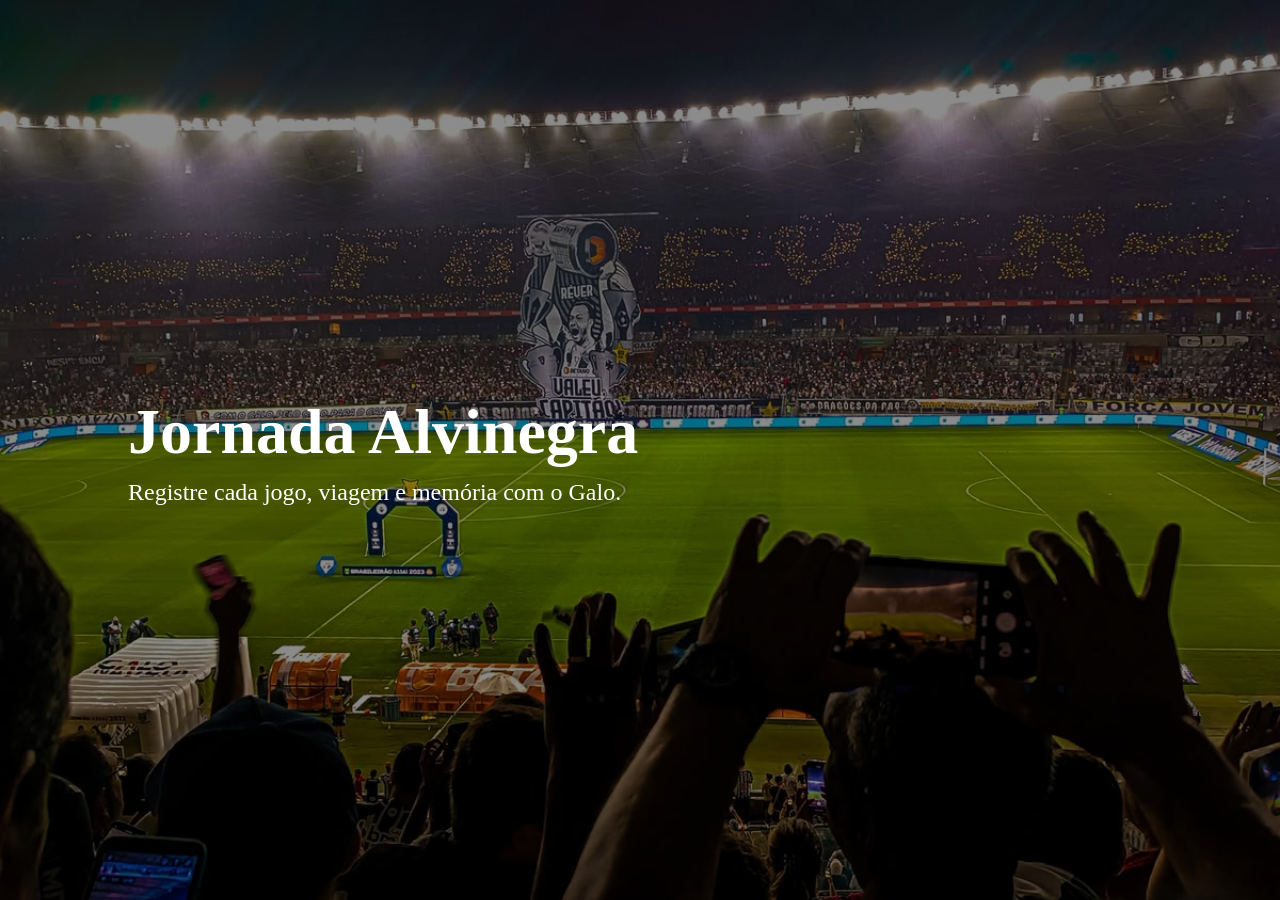
==== public/index.html @ 0098a722 "Iniciando Projeto" ====
<!DOCTYPE html>
<html lang="en">
<head>
    <meta charset="UTF-8">
    <meta name="viewport" content="width=device-width, initial-scale=1.0">
    <link rel="stylesheet" href="./assets/styles/main.css">
    <title>Document</title>
</head>
<body>
    <section class="hero">
    <div class="overlay">
        <h1>Jornada Alvinegra</h1>
        <p>Registre cada jogo, viagem e memória com o Galo.</p>
    </div>
</section>
</body>
</html>
---- public/assets/styles/main.css ----
*{
    margin:0;
    padding:0;
    box-sizing:border-box;
}

.hero{
    width:100%;
    height:100vh; /* ocupa a tela inteira */
    
    background-image: url('../images/94425d34-3d62-42cb-86b3-43a939398475.jpg');
    background-size: cover;
    background-position: center;
    background-repeat: no-repeat;
    background-position:  50% 55%;  

    position: relative;
}

.overlay{
    position:absolute;
    inset:0;
    
    background:rgba(0,0,0,.45);

    display:flex;
    flex-direction:column;
    justify-content:center;
    padding-left:10%;
}

.overlay h1{
    color:white;
    font-size:4rem;
}

.overlay p{
    color:white;
    font-size:1.5rem;
    margin-top:10px;
}
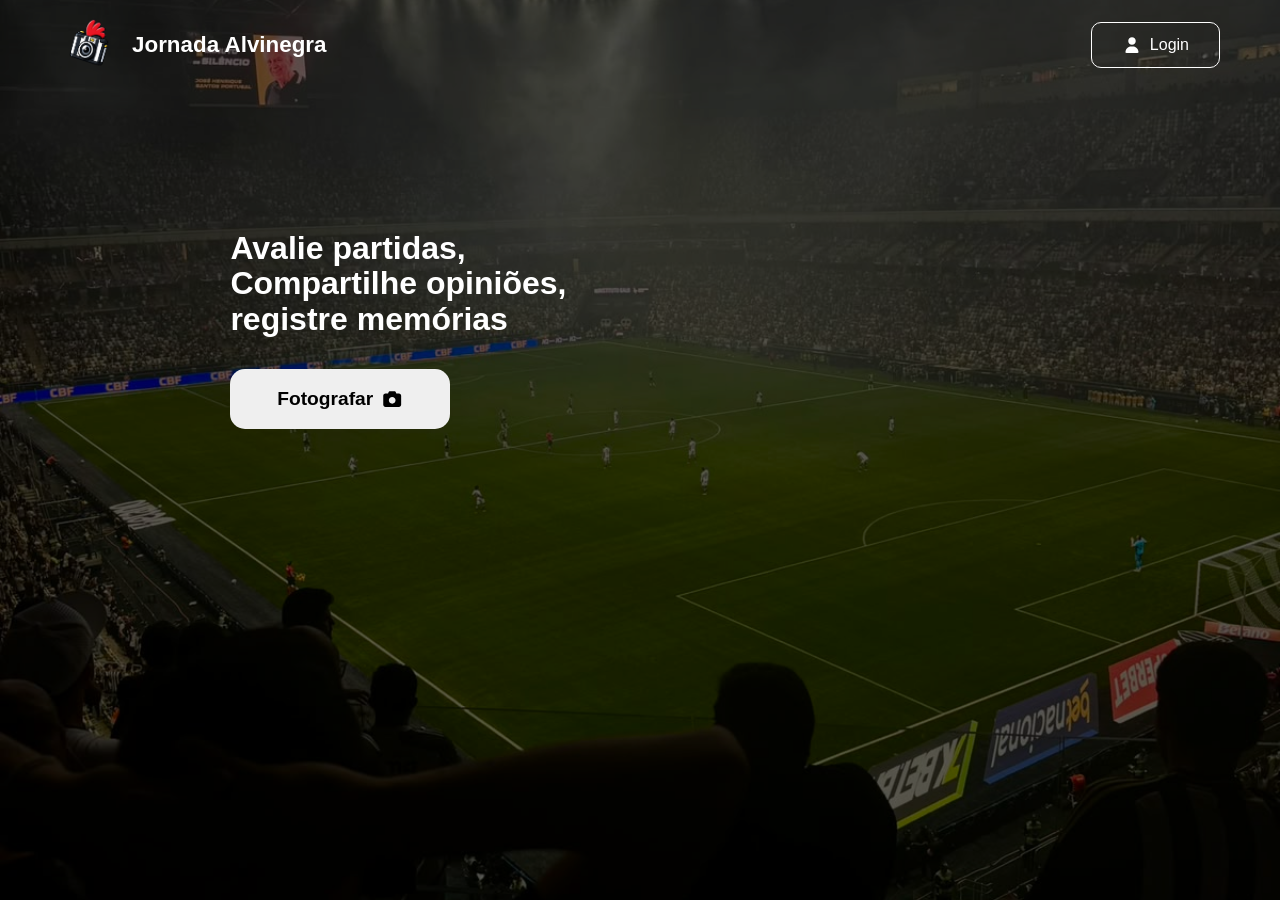
==== commit 01a72385: "Iniciando Projeto" ====
--- a/public/index.html
+++ b/public/index.html
@@ -1,17 +1,54 @@
 <!DOCTYPE html>
-<html lang="en">
+<html lang="pt-BR">
 <head>
     <meta charset="UTF-8">
     <meta name="viewport" content="width=device-width, initial-scale=1.0">
     <link rel="stylesheet" href="./assets/styles/main.css">
-    <title>Document</title>
+    <title>Jornada Alvinegra</title>
 </head>
 <body>
+
+   <nav class="cabecalho">
+
+    <div class="logo-area">
+        <img id="img-logo" src="./assets/images/logo.png" alt="Logo">
+        <span class="nome-site"><span class="destaqueC">Jornada</span> Alvinegra</span>
+    </div>
+
+
+        <a href="login.html"><button class="btn-login">
+            <svg xmlns="http://www.w3.org/2000/svg" viewBox="0 0 640 640">
+                <path d="M320 312C386.3 312 440 258.3 440 192C440 125.7 386.3 72 320 72C253.7 72 200 125.7 200 192C200 258.3 253.7 
+                312 320 312zM290.3 368C191.8 368 112 447.8 112 546.3C112 562.7 125.3 576 141.7 576L498.3 576C514.7 576 528 562.7 528 
+                546.3C528 447.8 448.2 368 349.7 368L290.3 368z"/>
+            </svg>
+            Login
+        </button> </a>
+    
+
+</nav>
+
     <section class="hero">
-    <div class="overlay">
-        <h1>Jornada Alvinegra</h1>
-        <p>Registre cada jogo, viagem e memória com o Galo.</p>
-    </div>
-</section>
+
+        <div class="overlay"></div>
+
+        <div class="hero-content">
+
+            <h1 class="descricao">
+                <span>Avalie partidas,</span><br>
+                <span >Compartilhe opiniões, </span><br>
+                <span>registre memórias</span>
+                
+            </h1>
+
+            <button class="btn-explorar">
+                Fotografar <svg xmlns="http://www.w3.org/2000/svg" viewBox="0 0 640 640"><!--!Font Awesome Free v7.2.0 by @fontawesome - https://fontawesome.com License - https://fontawesome.com/license/free Copyright 2026 Fonticons, Inc.--><path d="M213.1 128.8L202.7 160L128 160C92.7 160 64 188.7 64 224L64 480C64 515.3 92.7 544 128 544L512 544C547.3 544 576 515.3 576 480L576 224C576 188.7 547.3 160 512 160L437.3 160L426.9 128.8C420.4 109.2 402.1 96 381.4 96L258.6 96C237.9 96 219.6 109.2 213.1 128.8zM320 256C373 256 416 299 416 352C416 405 373 448 320 448C267 448 224 405 224 352C224 299 267 256 320 256z"/></svg>
+            </button>
+
+        </div>
+
+    </section>
+
+
 </body>
 </html>
--- a/public/assets/styles/main.css
+++ b/public/assets/styles/main.css
@@ -4,38 +4,152 @@
     box-sizing:border-box;
 }
 
+body{
+    font-family:Arial, Helvetica, sans-serif;
+}
+
+/* HERO */
+
 .hero{
+    position:relative;
+
     width:100%;
-    height:100vh; /* ocupa a tela inteira */
-    
-    background-image: url('../images/94425d34-3d62-42cb-86b3-43a939398475.jpg');
-    background-size: cover;
-    background-position: center;
-    background-repeat: no-repeat;
-    background-position:  50% 55%;  
+    height:100vh;
 
-    position: relative;
+    background-image:url("../images/fundo.jpg");
+    background-size:cover;
+    background-position:center;
 }
+
+/* ESCURECE A IMAGEM */
 
 .overlay{
     position:absolute;
     inset:0;
-    
-    background:rgba(0,0,0,.45);
+    background:rgba(0,0,0,.55);
+}
+
+/* NAVBAR */
+
+.cabecalho{
+    position:absolute;
+
+    top:0;
+    left:0;
+
+    width:100%;
+    height:90px;
+
+    padding:0 60px;
+
+    display:flex;
+    justify-content:space-between;
+    align-items:center;
+
+    z-index:10;
+}
+
+.logo-area{
+    display: flex;
+    align-items: center;
+    gap: 12px;
+}
+
+.nome-site{
+    font-size: 1.4rem;
+    font-weight: 700;
+    color: white; /* ou a cor que desejar */
+}
+
+#img-logo{
+    width: 60px;
+    height: 60px;
+    object-fit: contain;
+}
+
+/* BOTÃO LOGIN */
+
+.btn-login{
+    background: transparent;
+    color: white;
+
+    border: 1px solid white;
+    border-radius: 10px;
+
+    padding: 12px 30px;
+
+    cursor: pointer;
+    font-size: 16px;
+
+    display: flex;
+    align-items: center;
+    justify-content: center;
+    gap: 8px;
+}
+
+.btn-login svg{
+    width: 20px;
+    height: 20px;
+    fill: white;
+}
+
+/* CONTEÚDO */
+
+.hero-content{
+    position:relative;
+    z-index:2;
+
+    height:100%;
 
     display:flex;
     flex-direction:column;
     justify-content:center;
-    padding-left:10%;
+
+    padding-left:18%;
 }
 
-.overlay h1{
+.descricao{
     color:white;
-    font-size:4rem;
+    font-size:2rem;
+    line-height:1.1;
+    font-weight:700;
+    margin-bottom:17rem;
+    
 }
 
-.overlay p{
-    color:white;
-    font-size:1.5rem;
-    margin-top:10px;
+.destaque{
+    color:#0f0f0f;
+}
+.destaqueV{
+    color: rgb(177, 13, 13);
+}
+/* BOTÃO EXPLORAR */
+
+.btn-explorar{
+    width: 220px;
+    height: 60px;
+
+    border: none;
+    border-radius: 15px;
+
+    font-size: 1.2rem;
+    font-weight: bold;
+    cursor: pointer;
+
+    position: relative;
+    bottom: 15rem;
+
+    display: flex;
+    align-items: center;
+    justify-content: center;
+    gap: 8px;
+}
+
+.btn-explorar svg{
+    width: 1.4rem;
+    height: 1.4rem;
+}
+a{
+    text-decoration: none;
+    text-transform: none;
 }
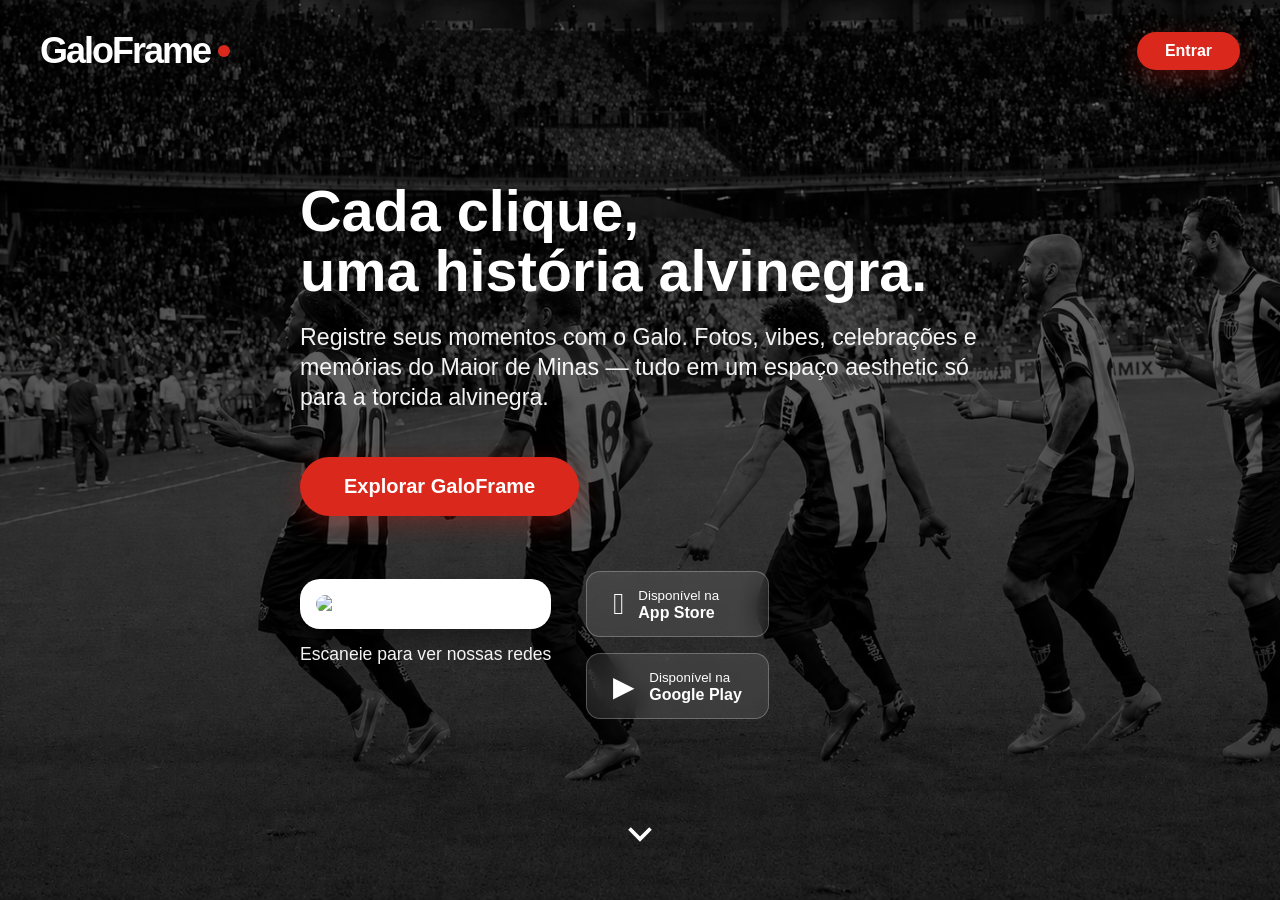
==== commit 7b7ef585: "Tela Dashboard" ====
--- a/public/index.html
+++ b/public/index.html
@@ -1,54 +1,70 @@
 <!DOCTYPE html>
-<html lang="pt-BR">
+<html lang="pt">
 <head>
-    <meta charset="UTF-8">
-    <meta name="viewport" content="width=device-width, initial-scale=1.0">
-    <link rel="stylesheet" href="./assets/styles/main.css">
-    <title>Jornada Alvinegra</title>
+  <meta charset="UTF-8">
+  <meta name="viewport" content="width=device-width, initial-scale=1.0">
+  <link rel="stylesheet" href="./assets/styles/main.css">
+  <title>GaloFrame — Cada clique, uma história alvinegra</title>
+  <style>
+    
+  </style>
 </head>
 <body>
 
-   <nav class="cabecalho">
+  <section class="hero">
+    <header>
+      <div class="logo">
+        GaloFrame
+        <div class="logo-dot"></div>
+      </div>
+      <button class="cta-button" style="padding: 10px 28px; font-size: 1rem;">Entrar</button>
+    </header>
 
-    <div class="logo-area">
-        <img id="img-logo" src="./assets/images/logo.png" alt="Logo">
-        <span class="nome-site"><span class="destaqueC">Jornada</span> Alvinegra</span>
+    <div class="container">
+      <div class="hero-content">
+        <h1>Cada clique,<br>uma história alvinegra.</h1>
+        <p>Registre seus momentos com o Galo. Fotos, vibes, celebrações e memórias do Maior de Minas — tudo em um espaço aesthetic só para a torcida alvinegra.</p>
+
+        <button class="cta-button">
+          Explorar GaloFrame
+        </button>
+
+        <div class="qr-section">
+          <div>
+            <div class="qr-box">
+              <img src="https://api.qrserver.com/v1/create-qr-code/?size=220x220&data=https://instagram.com/gusttaftn" 
+                   alt="QR Code" class="qr-code">
+            </div>
+            <p style="margin-top: 14px; font-size: 1.1rem;">Escaneie para ver nossas redes</p>
+          </div>
+
+          <div class="app-stores">
+            <a href="#" class="store-btn">
+              <span style="font-size: 30px;"></span>
+              <div>
+                <small>Disponível na</small><br>
+                <strong>App Store</strong>
+              </div>
+            </a>
+            <a href="#" class="store-btn">
+              <span style="font-size: 28px;">▶</span>
+              <div>
+                <small>Disponível na</small><br>
+                <strong>Google Play</strong>
+              </div>
+            </a>
+          </div>
+        </div>
+      </div>
     </div>
 
+    <div class="scroll-hint">
+      <svg width="36" height="36" fill="none" stroke="#fff" stroke-width="2.5" viewBox="0 0 24 24">
+        <path d="M19 9l-7 7-7-7"/>
+      </svg>
+    </div>
+  </section>
 
-        <a href="login.html"><button class="btn-login">
-            <svg xmlns="http://www.w3.org/2000/svg" viewBox="0 0 640 640">
-                <path d="M320 312C386.3 312 440 258.3 440 192C440 125.7 386.3 72 320 72C253.7 72 200 125.7 200 192C200 258.3 253.7 
-                312 320 312zM290.3 368C191.8 368 112 447.8 112 546.3C112 562.7 125.3 576 141.7 576L498.3 576C514.7 576 528 562.7 528 
-                546.3C528 447.8 448.2 368 349.7 368L290.3 368z"/>
-            </svg>
-            Login
-        </button> </a>
-    
-
-</nav>
-
-    <section class="hero">
-
-        <div class="overlay"></div>
-
-        <div class="hero-content">
-
-            <h1 class="descricao">
-                <span>Avalie partidas,</span><br>
-                <span >Compartilhe opiniões, </span><br>
-                <span>registre memórias</span>
-                
-            </h1>
-
-            <button class="btn-explorar">
-                Fotografar <svg xmlns="http://www.w3.org/2000/svg" viewBox="0 0 640 640"><!--!Font Awesome Free v7.2.0 by @fontawesome - https://fontawesome.com License - https://fontawesome.com/license/free Copyright 2026 Fonticons, Inc.--><path d="M213.1 128.8L202.7 160L128 160C92.7 160 64 188.7 64 224L64 480C64 515.3 92.7 544 128 544L512 544C547.3 544 576 515.3 576 480L576 224C576 188.7 547.3 160 512 160L437.3 160L426.9 128.8C420.4 109.2 402.1 96 381.4 96L258.6 96C237.9 96 219.6 109.2 213.1 128.8zM320 256C373 256 416 299 416 352C416 405 373 448 320 448C267 448 224 405 224 352C224 299 267 256 320 256z"/></svg>
-            </button>
-
-        </div>
-
-    </section>
-
-
+  <script src="./assets/scripts/app.js"></script>
 </body>
 </html>
--- a/public/assets/styles/main.css
+++ b/public/assets/styles/main.css
@@ -1,155 +1,151 @@
-*{
-    margin:0;
-    padding:0;
-    box-sizing:border-box;
-}
+* {
+      margin: 0;
+      padding: 0;
+      box-sizing: border-box;
+    }
 
-body{
-    font-family:Arial, Helvetica, sans-serif;
-}
+    body {
+      font-family: -apple-system, BlinkMacSystemFont, 'Segoe UI', Roboto, sans-serif;
+      color: white;
+      background: #0a0a0a;
+    }
 
-/* HERO */
+    .hero {
+      height: 100vh;
+      background: linear-gradient(rgba(0,0,0,0.55), rgba(0,0,0,0.75)), url('../images/fundo4.png') center/cover no-repeat;
+      display: flex;
+      align-items: center;
+      position: relative;
+    }
 
-.hero{
-    position:relative;
+    .container {
+      max-width: 1100px;
+      margin: 0 auto;
+      padding: 0 30px;
+      position: relative;
+      z-index: 2;
+    }
 
-    width:100%;
-    height:100vh;
+    header {
+      position: absolute;
+      top: 0;
+      left: 0;
+      right: 0;
+      display: flex;
+      justify-content: space-between;
+      align-items: center;
+      padding: 30px 40px;
+    }
 
-    background-image:url("../images/fundo.jpg");
-    background-size:cover;
-    background-position:center;
-}
+    .logo {
+      font-size: 36px;
+      font-weight: 900;
+      letter-spacing: -2px;
+      color: white;
+      display: flex;
+      align-items: center;
+      gap: 8px;
+    }
 
-/* ESCURECE A IMAGEM */
+    .logo-dot {
+      width: 12px;
+      height: 12px;
+      background: #DA291C;
+      border-radius: 50%;
+    }
 
-.overlay{
-    position:absolute;
-    inset:0;
-    background:rgba(0,0,0,.55);
-}
+    .hero-content {
+      max-width: 680px;
+    }
 
-/* NAVBAR */
+    .hero-content h1 {
+      font-size: 3.6rem;
+      line-height: 1.05;
+      margin-bottom: 20px;
+      font-weight: 800;
+    }
 
-.cabecalho{
-    position:absolute;
+    .hero-content p {
+      font-size: 1.45rem;
+      line-height: 1.3;
+      margin-bottom: 45px;
+      opacity: 0.95;
+    }
 
-    top:0;
-    left:0;
+    .cta-button {
+      background: #DA291C;
+      color: white;
+      border: none;
+      padding: 18px 44px;
+      font-size: 1.25rem;
+      font-weight: 700;
+      border-radius: 50px;
+      cursor: pointer;
+      display: inline-flex;
+      align-items: center;
+      gap: 12px;
+      transition: all 0.3s;
+      box-shadow: 0 8px 25px rgba(218, 41, 28, 0.3);
+    }
 
-    width:100%;
-    height:90px;
+    .cta-button:hover {
+      transform: scale(1.06);
+      background: #c41f17;
+    }
 
-    padding:0 60px;
+    .qr-section {
+      margin-top: 55px;
+      display: flex;
+      align-items: center;
+      gap: 35px;
+    }
 
-    display:flex;
-    justify-content:space-between;
-    align-items:center;
+    .qr-box {
+      background: white;
+      padding: 16px;
+      border-radius: 20px;
+      box-shadow: 0 10px 30px rgba(0,0,0,0.4);
+    }
 
-    z-index:10;
-}
+    .qr-code {
+      width: 200px;
+      height: 200px;
+      border-radius: 14px;
+    }
 
-.logo-area{
-    display: flex;
-    align-items: center;
-    gap: 12px;
-}
+    .app-stores {
+      display: flex;
+      flex-direction: column;
+      gap: 16px;
+    }
 
-.nome-site{
-    font-size: 1.4rem;
-    font-weight: 700;
-    color: white; /* ou a cor que desejar */
-}
+    .store-btn {
+      background: rgba(255,255,255,0.1);
+      backdrop-filter: blur(10px);
+      border: 1px solid rgba(255,255,255,0.25);
+      padding: 14px 26px;
+      border-radius: 14px;
+      display: flex;
+      align-items: center;
+      gap: 14px;
+      text-decoration: none;
+      color: white;
+      transition: 0.3s;
+    }
 
-#img-logo{
-    width: 60px;
-    height: 60px;
-    object-fit: contain;
-}
+    .store-btn:hover {
+      background: rgba(255,255,255,0.22);
+      transform: translateY(-3px);
+    }
 
-/* BOTÃO LOGIN */
+    .scroll-hint {
+      position: absolute;
+      bottom: 45px;
+      left: 50%;
+      transform: translateX(-50%);
+      animation: bounce 2s infinite;
+    }
 
-.btn-login{
-    background: transparent;
-    color: white;
-
-    border: 1px solid white;
-    border-radius: 10px;
-
-    padding: 12px 30px;
-
-    cursor: pointer;
-    font-size: 16px;
-
-    display: flex;
-    align-items: center;
-    justify-content: center;
-    gap: 8px;
-}
-
-.btn-login svg{
-    width: 20px;
-    height: 20px;
-    fill: white;
-}
-
-/* CONTEÚDO */
-
-.hero-content{
-    position:relative;
-    z-index:2;
-
-    height:100%;
-
-    display:flex;
-    flex-direction:column;
-    justify-content:center;
-
-    padding-left:18%;
-}
-
-.descricao{
-    color:white;
-    font-size:2rem;
-    line-height:1.1;
-    font-weight:700;
-    margin-bottom:17rem;
-    
-}
-
-.destaque{
-    color:#0f0f0f;
-}
-.destaqueV{
-    color: rgb(177, 13, 13);
-}
-/* BOTÃO EXPLORAR */
-
-.btn-explorar{
-    width: 220px;
-    height: 60px;
-
-    border: none;
-    border-radius: 15px;
-
-    font-size: 1.2rem;
-    font-weight: bold;
-    cursor: pointer;
-
-    position: relative;
-    bottom: 15rem;
-
-    display: flex;
-    align-items: center;
-    justify-content: center;
-    gap: 8px;
-}
-
-.btn-explorar svg{
-    width: 1.4rem;
-    height: 1.4rem;
-}
-a{
-    text-decoration: none;
-    text-transform: none;
-}+    @keyframes bounce {
+      50% { transform: translateX(-50%) translateY(15px); }
+    }
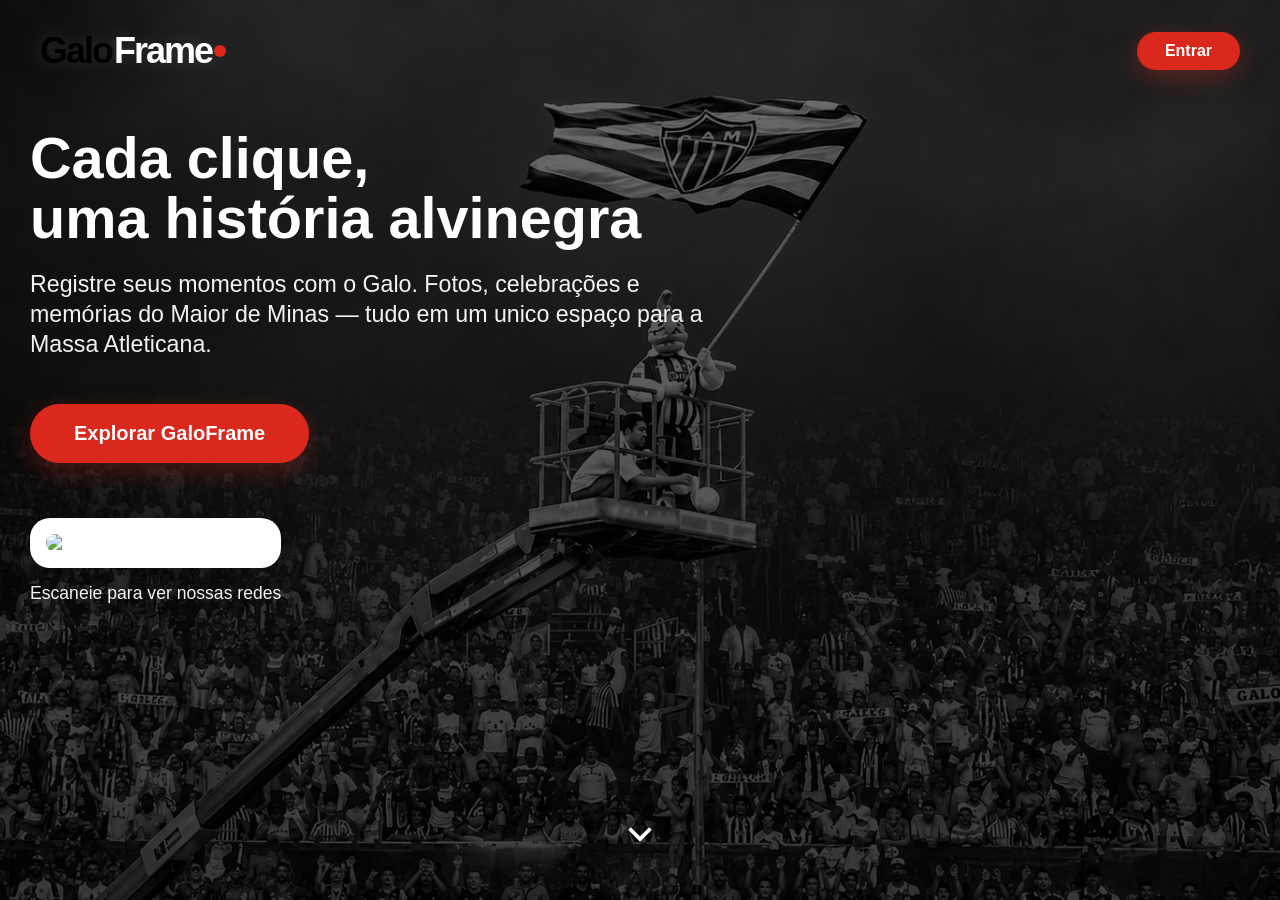
==== commit 636fdfd9: "Tela login,dashboard" ====
--- a/public/index.html
+++ b/public/index.html
@@ -4,7 +4,8 @@
   <meta charset="UTF-8">
   <meta name="viewport" content="width=device-width, initial-scale=1.0">
   <link rel="stylesheet" href="./assets/styles/main.css">
-  <title>GaloFrame — Cada clique, uma história alvinegra</title>
+  <link rel="icon" href="assets/images/logo.png">
+  <title>GaloFrame</title>
   <style>
     
   </style>
@@ -13,17 +14,20 @@
 
   <section class="hero">
     <header>
+      
       <div class="logo">
-        GaloFrame
+        <span class="destaque">Galo</span>Frame
         <div class="logo-dot"></div>
       </div>
+      <a href="login.html">
       <button class="cta-button" style="padding: 10px 28px; font-size: 1rem;">Entrar</button>
+      </a>    
     </header>
 
     <div class="container">
       <div class="hero-content">
-        <h1>Cada clique,<br>uma história alvinegra.</h1>
-        <p>Registre seus momentos com o Galo. Fotos, vibes, celebrações e memórias do Maior de Minas — tudo em um espaço aesthetic só para a torcida alvinegra.</p>
+        <h1>Cada clique,<br>uma história alvinegra</h1>
+        <p>Registre seus momentos com o Galo. Fotos, celebrações e memórias do Maior de Minas — tudo em um unico espaço para a Massa Atleticana.</p>
 
         <button class="cta-button">
           Explorar GaloFrame
@@ -32,28 +36,13 @@
         <div class="qr-section">
           <div>
             <div class="qr-box">
-              <img src="https://api.qrserver.com/v1/create-qr-code/?size=220x220&data=https://instagram.com/gusttaftn" 
+              <img src="https://api.qrserver.com/v1/create-qr-code/?size=220x220&data=https://linktr.ee/gustaftn13" 
                    alt="QR Code" class="qr-code">
             </div>
             <p style="margin-top: 14px; font-size: 1.1rem;">Escaneie para ver nossas redes</p>
           </div>
 
-          <div class="app-stores">
-            <a href="#" class="store-btn">
-              <span style="font-size: 30px;"></span>
-              <div>
-                <small>Disponível na</small><br>
-                <strong>App Store</strong>
-              </div>
-            </a>
-            <a href="#" class="store-btn">
-              <span style="font-size: 28px;">▶</span>
-              <div>
-                <small>Disponível na</small><br>
-                <strong>Google Play</strong>
-              </div>
-            </a>
-          </div>
+          
         </div>
       </div>
     </div>
--- a/public/assets/styles/main.css
+++ b/public/assets/styles/main.css
@@ -12,9 +12,10 @@
 
     .hero {
       height: 100vh;
-      background: linear-gradient(rgba(0,0,0,0.55), rgba(0,0,0,0.75)), url('../images/fundo4.png') center/cover no-repeat;
-      display: flex;
-      align-items: center;
+      background: linear-gradient(rgba(0,0,0,0.55), rgba(0,0,0,0.75)),
+      url('../images/fundo2.png') center/cover no-repeat;
+      padding-top: 8rem;
+      padding-right: 20rem;
       position: relative;
     }
 
@@ -23,8 +24,9 @@
       margin: 0 auto;
       padding: 0 30px;
       position: relative;
-      z-index: 2;
+      
     }
+   
 
     header {
       position: absolute;
@@ -44,7 +46,8 @@
       color: white;
       display: flex;
       align-items: center;
-      gap: 8px;
+      gap: 2px;
+      text-shadow: 0 0 20px rgba(255, 255, 255, 0.15);
     }
 
     .logo-dot {
@@ -112,32 +115,6 @@
       height: 200px;
       border-radius: 14px;
     }
-
-    .app-stores {
-      display: flex;
-      flex-direction: column;
-      gap: 16px;
-    }
-
-    .store-btn {
-      background: rgba(255,255,255,0.1);
-      backdrop-filter: blur(10px);
-      border: 1px solid rgba(255,255,255,0.25);
-      padding: 14px 26px;
-      border-radius: 14px;
-      display: flex;
-      align-items: center;
-      gap: 14px;
-      text-decoration: none;
-      color: white;
-      transition: 0.3s;
-    }
-
-    .store-btn:hover {
-      background: rgba(255,255,255,0.22);
-      transform: translateY(-3px);
-    }
-
     .scroll-hint {
       position: absolute;
       bottom: 45px;
@@ -145,6 +122,9 @@
       transform: translateX(-50%);
       animation: bounce 2s infinite;
     }
+    .destaque{
+      color:  #000000;
+    }
 
     @keyframes bounce {
       50% { transform: translateX(-50%) translateY(15px); }
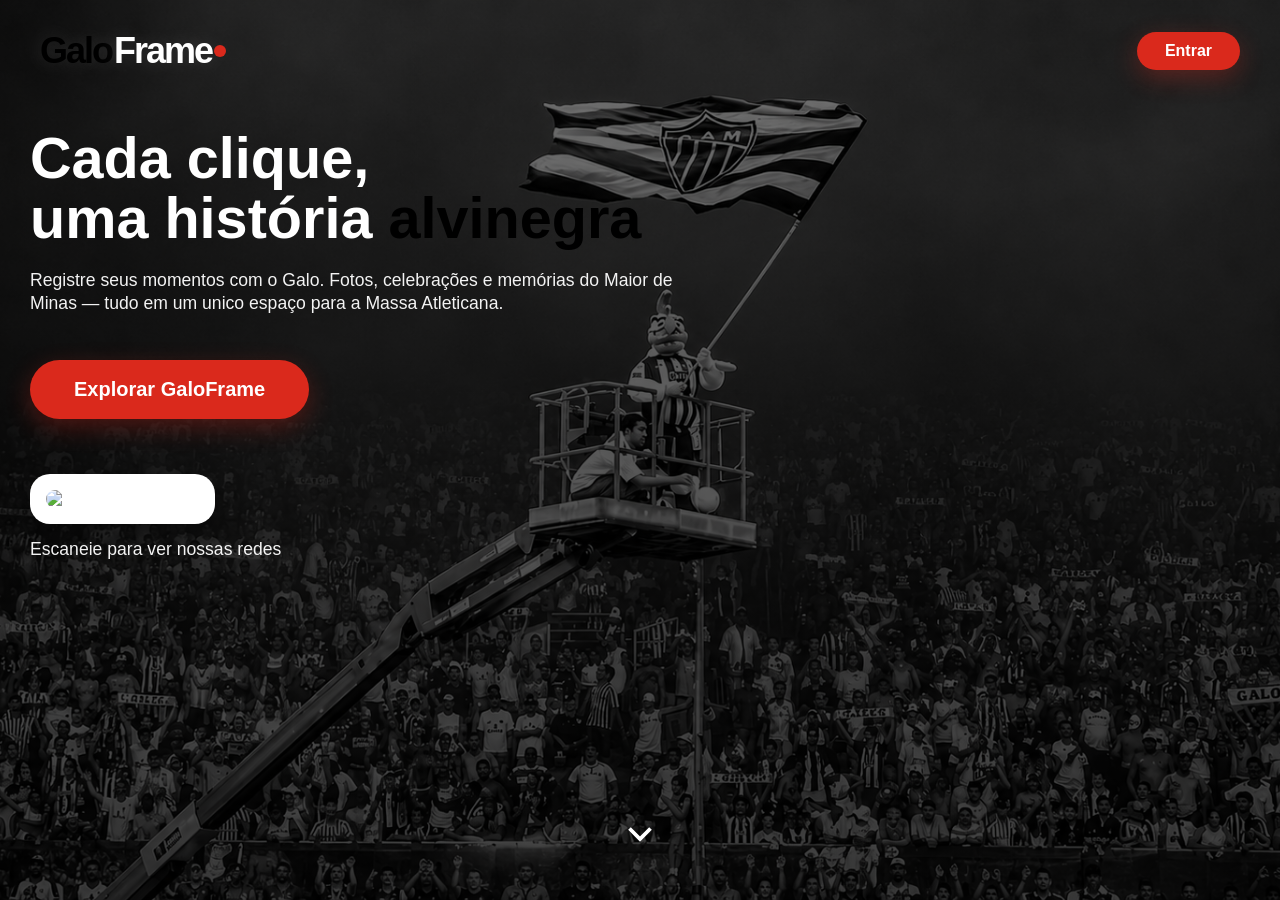
==== commit 572025cb: "correçoes css" ====
--- a/public/index.html
+++ b/public/index.html
@@ -26,7 +26,7 @@
 
     <div class="container">
       <div class="hero-content">
-        <h1>Cada clique,<br>uma história alvinegra</h1>
+        <h1>Cada clique,<br>uma história <span  class="destaque">alvinegra</span></h1>
         <p>Registre seus momentos com o Galo. Fotos, celebrações e memórias do Maior de Minas — tudo em um unico espaço para a Massa Atleticana.</p>
 
         <button class="cta-button">
--- a/public/assets/styles/main.css
+++ b/public/assets/styles/main.css
@@ -26,8 +26,7 @@
       position: relative;
       
     }
-   
-
+    
     header {
       position: absolute;
       top: 0;
@@ -69,7 +68,7 @@
     }
 
     .hero-content p {
-      font-size: 1.45rem;
+      font-size: 1.1rem;
       line-height: 1.3;
       margin-bottom: 45px;
       opacity: 0.95;
@@ -108,12 +107,15 @@
       padding: 16px;
       border-radius: 20px;
       box-shadow: 0 10px 30px rgba(0,0,0,0.4);
+      width: 185px;
+      
     }
 
     .qr-code {
-      width: 200px;
-      height: 200px;
+      width: 150px;
+      height: 150px;
       border-radius: 14px;
+      
     }
     .scroll-hint {
       position: absolute;
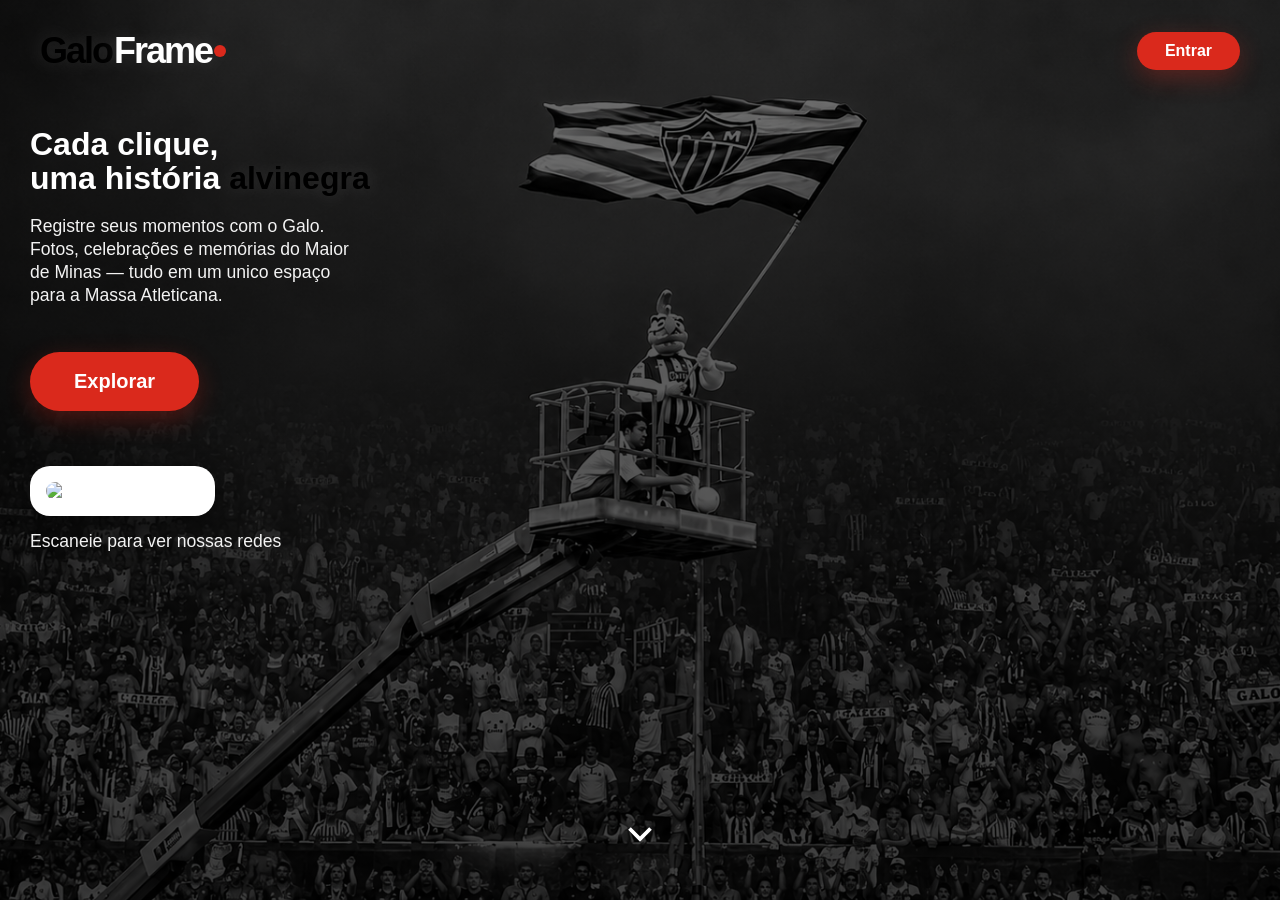
==== commit 793e2b91: "correçoes" ====
--- a/public/index.html
+++ b/public/index.html
@@ -30,7 +30,7 @@
         <p>Registre seus momentos com o Galo. Fotos, celebrações e memórias do Maior de Minas — tudo em um unico espaço para a Massa Atleticana.</p>
 
         <button class="cta-button">
-          Explorar GaloFrame
+          Explorar
         </button>
 
         <div class="qr-section">
--- a/public/assets/styles/main.css
+++ b/public/assets/styles/main.css
@@ -130,4 +130,30 @@
 
     @keyframes bounce {
       50% { transform: translateX(-50%) translateY(15px); }
-    }+    }
+
+    @media (min-width: 320px) {
+
+        .hero {
+      height: 100vh;
+      background: linear-gradient(rgba(0,0,0,0.55), rgba(0,0,0,0.75)),
+      url('../images/fundo2.png') center/cover no-repeat;
+     }
+
+     .hero-content h1{
+      font-size: 2rem;
+      width: 27rem;
+     }
+     .hero-content p{
+      width: 20rem;
+     }
+     .destaque{
+      color: rgb(0, 0, 0);
+      text-shadow: 0 0 20px rgba(255, 255, 255, 0.15);
+     }
+     .logo{
+      
+     }
+   
+    }
+ 
